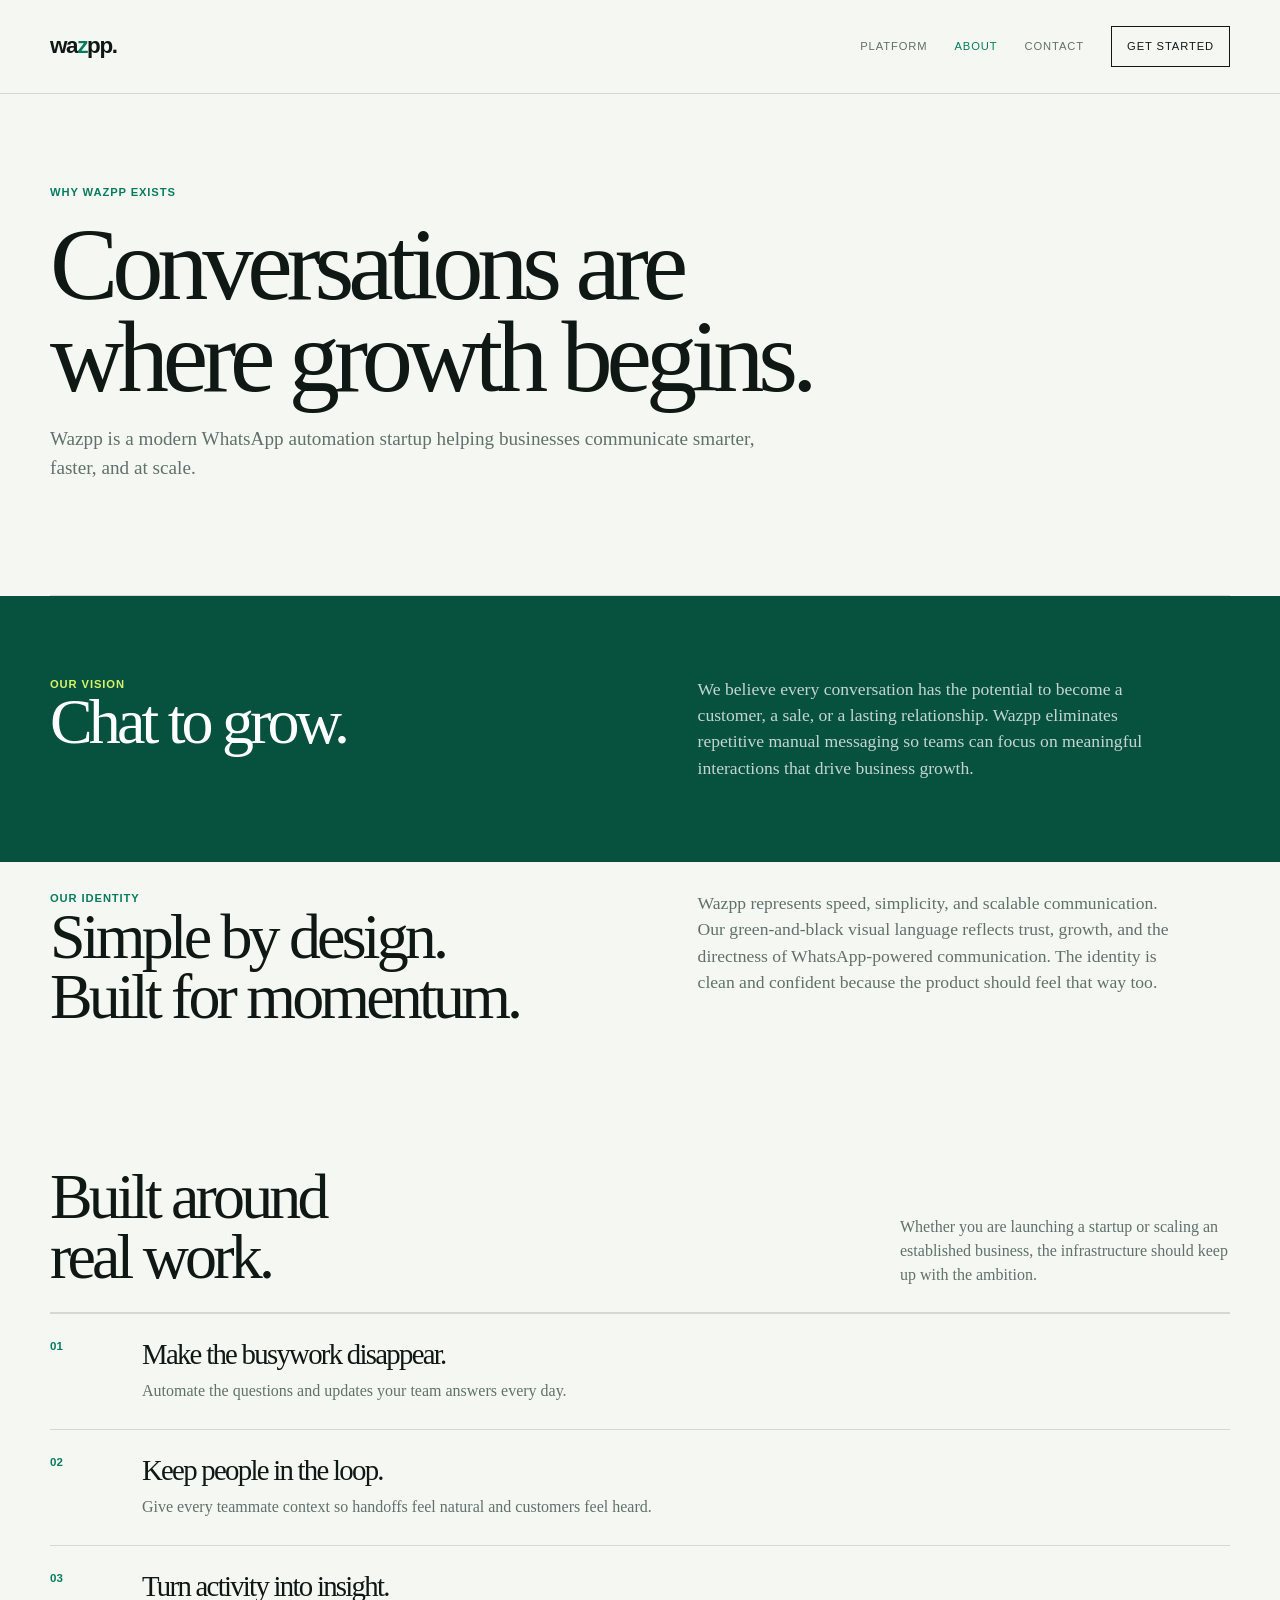
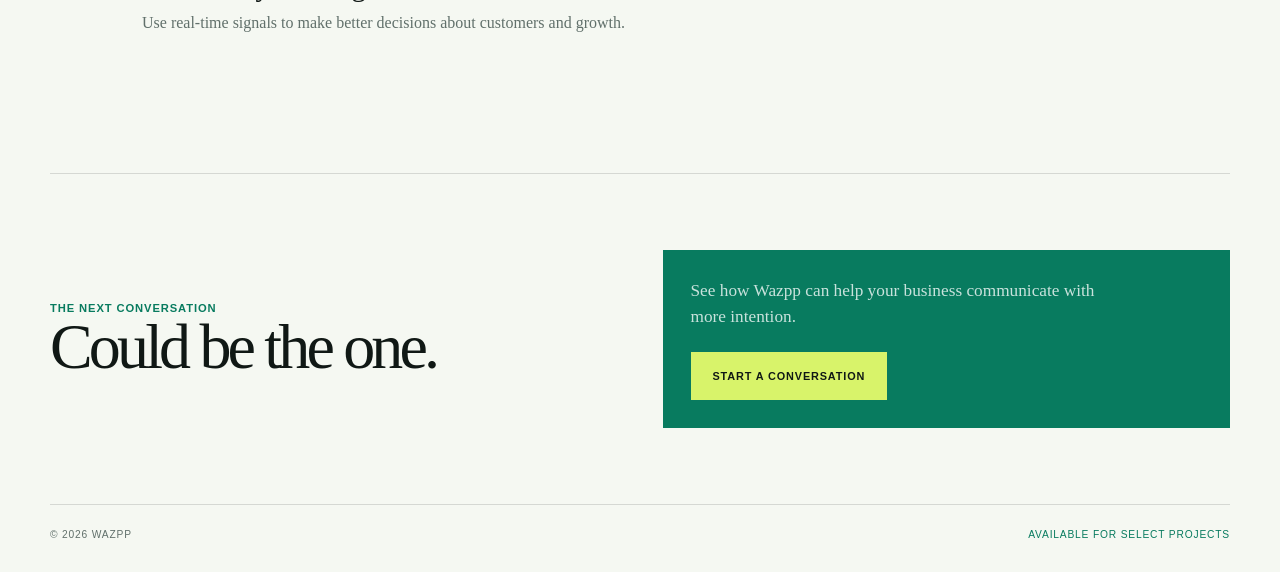
==== about.html @ 7f1f5121 "Rebuild Wazpp as multipage website" ====
<!doctype html>
<html lang="en">
<head>
  <meta charset="utf-8">
  <meta name="viewport" content="width=device-width, initial-scale=1">
  <meta name="description" content="Learn about Wazpp, the WhatsApp automation startup built around the idea Chat to Grow.">
  <title>About Wazpp | Chat to Grow</title>
  <link rel="stylesheet" href="styles.css">
</head>
<body>
  <header class="site-header"><div class="shell nav-wrap"><a class="logo" href="index.html">wa<span>z</span>pp.</a><button class="menu-toggle" aria-expanded="false" aria-controls="site-nav">Menu</button><nav class="site-nav" id="site-nav" aria-label="Main navigation"><a href="features.html">Platform</a><a class="active" href="about.html">About</a><a href="contact.html">Contact</a><a class="nav-button" href="contact.html">Get started</a></nav></div></header>
  <main>
    <section class="shell page-hero"><div class="eyebrow">Why Wazpp exists</div><h1>Conversations are where growth begins.</h1><p class="intro">Wazpp is a modern WhatsApp automation startup helping businesses communicate smarter, faster, and at scale.</p></section>
    <section class="band green"><div class="shell split"><div><div class="eyebrow">Our vision</div><h2>Chat to grow.</h2></div><p>We believe every conversation has the potential to become a customer, a sale, or a lasting relationship. Wazpp eliminates repetitive manual messaging so teams can focus on meaningful interactions that drive business growth.</p></div></section>
    <section class="section shell"><div class="split"><div><div class="eyebrow">Our identity</div><h2>Simple by design.<br>Built for momentum.</h2></div><p>Wazpp represents speed, simplicity, and scalable communication. Our green-and-black visual language reflects trust, growth, and the directness of WhatsApp-powered communication. The identity is clean and confident because the product should feel that way too.</p></div></section>
    <section class="section shell"><div class="section-head"><h2>Built around<br>real work.</h2><p>Whether you are launching a startup or scaling an established business, the infrastructure should keep up with the ambition.</p></div><div class="steps"><div class="step"><div><h3>Make the busywork disappear.</h3><p>Automate the questions and updates your team answers every day.</p></div></div><div class="step"><div><h3>Keep people in the loop.</h3><p>Give every teammate context so handoffs feel natural and customers feel heard.</p></div></div><div class="step"><div><h3>Turn activity into insight.</h3><p>Use real-time signals to make better decisions about customers and growth.</p></div></div></div></section>
    <section class="shell cta"><div><div class="eyebrow">The next conversation</div><h2>Could be the one.</h2></div><div class="cta-box"><p>See how Wazpp can help your business communicate with more intention.</p><a class="button" href="contact.html">Start a conversation</a></div></section>
  </main>
  <footer class="shell site-footer"><span>© 2026 Wazpp</span><span class="status" id="status">Available for select projects</span></footer>
  <script src="script.js"></script>
</body>
</html>
---- styles.css ----
:root {
  --ink: #101815;
  --muted: #61706b;
  --paper: #f5f8f2;
  --white: #ffffff;
  --lime: #d8f36a;
  --green: #087b5f;
  --deep-green: #07523f;
  --line: rgba(16, 24, 21, 0.14);
  --shadow: 0 24px 70px rgba(16, 24, 21, 0.12);
}

* { box-sizing: border-box; }
html { scroll-behavior: smooth; }
body { margin: 0; color: var(--ink); background: var(--paper); font-family: Georgia, "Times New Roman", serif; line-height: 1.5; }
a { color: inherit; text-decoration: none; }
button, input, textarea { font: inherit; }
.shell { width: min(1180px, calc(100% - 48px)); margin: 0 auto; }
.eyebrow, nav, .button, .label, footer, .menu-toggle { font-family: "Trebuchet MS", Arial, sans-serif; letter-spacing: 0.08em; text-transform: uppercase; }

.site-header { padding: 26px 0; border-bottom: 1px solid var(--line); }
.nav-wrap { display: flex; align-items: center; justify-content: space-between; gap: 24px; }
.logo { font: 700 1.4rem "Trebuchet MS", Arial, sans-serif; letter-spacing: -0.06em; }
.logo span { color: var(--green); }
.site-nav { display: flex; align-items: center; gap: 27px; font-size: 0.7rem; }
.site-nav a { color: var(--muted); transition: color 180ms ease; }
.site-nav a:hover, .site-nav a:focus-visible, .site-nav a.active { color: var(--green); }
.site-nav .nav-button { padding: 11px 15px; border: 1px solid var(--ink); color: var(--ink); }
.menu-toggle { display: none; border: 0; background: transparent; color: var(--ink); font-size: 0.7rem; cursor: pointer; }

.hero { display: grid; grid-template-columns: 1.1fr 0.9fr; gap: clamp(48px, 8vw, 110px); align-items: center; padding: 92px 0 110px; }
.eyebrow { color: var(--green); font-size: 0.7rem; font-weight: 700; }
h1, h2, h3 { font-weight: 500; letter-spacing: -0.06em; }
h1 { max-width: 760px; margin: 18px 0 24px; font-size: clamp(3.5rem, 8vw, 7.3rem); line-height: 0.9; }
h2 { margin: 0; font-size: clamp(2.4rem, 5vw, 4.8rem); line-height: 0.94; }
h3 { margin: 0; font-size: 2rem; line-height: 1; }
.intro { max-width: 560px; margin: 0 0 34px; color: var(--muted); font-size: 1.2rem; }
.actions { display: flex; flex-wrap: wrap; align-items: center; gap: 16px; }
.button { display: inline-flex; align-items: center; justify-content: center; min-height: 48px; padding: 0 21px; border: 1px solid var(--ink); font-size: 0.68rem; font-weight: 700; transition: transform 180ms ease, background 180ms ease, color 180ms ease; }
.button:hover, .button:focus-visible { transform: translateY(-3px); }
.button.primary { background: var(--ink); color: var(--white); }
.button.secondary { border-color: var(--line); color: var(--muted); }

.orbital { position: relative; min-height: 430px; display: grid; place-items: center; }
.orbital::before, .orbital::after { content: ""; position: absolute; border: 1px solid var(--line); border-radius: 50%; transform: rotate(-24deg); }
.orbital::before { width: 88%; height: 58%; }
.orbital::after { width: 60%; height: 88%; }
.core { position: relative; z-index: 1; width: min(305px, 72vw); aspect-ratio: 1; display: grid; place-items: center; border-radius: 50%; background: var(--lime); box-shadow: var(--shadow); text-align: center; }
.core strong { display: block; font-size: clamp(3.2rem, 6vw, 5rem); line-height: 0.85; letter-spacing: -0.08em; }
.core small { display: block; max-width: 140px; margin-top: 18px; font: 700 0.62rem "Trebuchet MS", Arial, sans-serif; letter-spacing: 0.12em; text-transform: uppercase; }
.spark { position: absolute; width: 12px; height: 12px; background: var(--green); transform: rotate(45deg); }
.spark.one { top: 17%; right: 13%; }
.spark.two { bottom: 13%; left: 12%; width: 8px; height: 8px; background: var(--ink); }

.section { padding: 28px 0 112px; }
.section-head { display: flex; align-items: end; justify-content: space-between; gap: 28px; padding-bottom: 25px; border-bottom: 1px solid var(--line); }
.section-head p { max-width: 330px; margin: 0; color: var(--muted); }
.grid { display: grid; gap: 1px; margin-top: 1px; background: var(--line); }
.grid.three { grid-template-columns: repeat(3, 1fr); }
.grid.two { grid-template-columns: repeat(2, 1fr); }
.feature { min-height: 290px; display: flex; flex-direction: column; justify-content: space-between; padding: 28px; background: var(--paper); transition: background 180ms ease; }
.feature:hover { background: var(--white); }
.feature .number { color: var(--green); font: 700 0.7rem "Trebuchet MS", Arial, sans-serif; }
.feature h3 { margin-top: 58px; }
.feature p { max-width: 310px; margin: 12px 0 0; color: var(--muted); font-size: 0.94rem; }

.page-hero { padding: 90px 0 78px; border-bottom: 1px solid var(--line); }
.page-hero h1 { max-width: 850px; margin-bottom: 22px; }
.page-hero .intro { max-width: 720px; }
.band { padding: 80px 0; border-bottom: 1px solid var(--line); }
.band.green { background: var(--deep-green); color: var(--white); }
.band.green .eyebrow { color: var(--lime); }
.band.green p, .band.green .muted { color: rgba(255,255,255,0.76); }
.split { display: grid; grid-template-columns: 1fr 1fr; gap: clamp(40px, 9vw, 130px); align-items: start; }
.split > p { max-width: 480px; margin: 0; color: var(--muted); font-size: 1.1rem; }
.check-list { display: grid; gap: 0; margin: 0; padding: 0; list-style: none; }
.check-list li { padding: 20px 0; border-top: 1px solid var(--line); font-size: 1.1rem; }
.check-list li::before { content: "+"; display: inline-block; width: 28px; color: var(--green); font-family: "Trebuchet MS", Arial, sans-serif; }
.green .check-list li { border-color: rgba(255,255,255,0.18); }
.green .check-list li::before { color: var(--lime); }

.steps { counter-reset: step; }
.step { display: grid; grid-template-columns: 70px 1fr; gap: 22px; padding: 26px 0; border-top: 1px solid var(--line); }
.step::before { counter-increment: step; content: "0" counter(step); color: var(--green); font: 700 0.72rem "Trebuchet MS", Arial, sans-serif; }
.step h3 { font-size: 1.8rem; }
.step p { max-width: 560px; margin: 10px 0 0; color: var(--muted); }

.contact-layout { display: grid; grid-template-columns: 0.85fr 1.15fr; gap: 70px; align-items: start; }
.contact-layout > div > p { max-width: 370px; color: var(--muted); font-size: 1.08rem; }
.contact-form { padding: 30px; background: var(--white); box-shadow: var(--shadow); }
.field { display: grid; gap: 8px; margin-bottom: 20px; }
.field label { font: 700 0.68rem "Trebuchet MS", Arial, sans-serif; letter-spacing: 0.08em; text-transform: uppercase; }
.field input, .field textarea { width: 100%; border: 1px solid var(--line); padding: 13px 14px; color: var(--ink); background: var(--paper); outline: 0; }
.field textarea { min-height: 130px; resize: vertical; }
.field input:focus, .field textarea:focus { border-color: var(--green); box-shadow: 0 0 0 3px rgba(8,123,95,0.12); }
.form-note { min-height: 24px; margin: 14px 0 0; color: var(--green); font-size: 0.9rem; }

.cta { display: grid; grid-template-columns: 1fr 1fr; gap: 45px; align-items: center; padding: 76px 0; border-top: 1px solid var(--line); }
.cta p { max-width: 430px; margin: 0; color: var(--muted); font-size: 1.08rem; }
.cta-box { padding: 28px; background: var(--green); color: var(--white); }
.cta-box p { margin: 0 0 22px; color: rgba(255,255,255,0.78); }
.cta-box .button { border-color: var(--lime); background: var(--lime); color: var(--ink); }
.site-footer { display: flex; justify-content: space-between; gap: 20px; padding: 22px 0 30px; border-top: 1px solid var(--line); color: var(--muted); font-size: 0.64rem; }
.status { color: var(--green); }

@media (max-width: 760px) {
  .shell { width: min(100% - 32px, 560px); }
  .site-header { padding: 21px 0; }
  .menu-toggle { display: block; }
  .site-nav { position: absolute; z-index: 4; top: 72px; right: 16px; left: 16px; display: none; padding: 18px; background: var(--white); box-shadow: var(--shadow); }
  .site-nav.open { display: grid; gap: 18px; }
  .site-nav .nav-button { text-align: center; }
  .hero { grid-template-columns: 1fr; padding: 70px 0 78px; }
  h1 { font-size: clamp(3.55rem, 18vw, 6rem); }
  .orbital { min-height: 330px; }
  .grid.three, .grid.two, .split, .contact-layout, .cta { grid-template-columns: 1fr; }
  .section-head { display: block; }
  .section-head p { margin-top: 18px; }
  .page-hero { padding: 68px 0 60px; }
  .band { padding: 60px 0; }
  .contact-form { padding: 22px; }
  .site-footer { display: block; }
  .site-footer span { display: block; margin-top: 8px; }
}
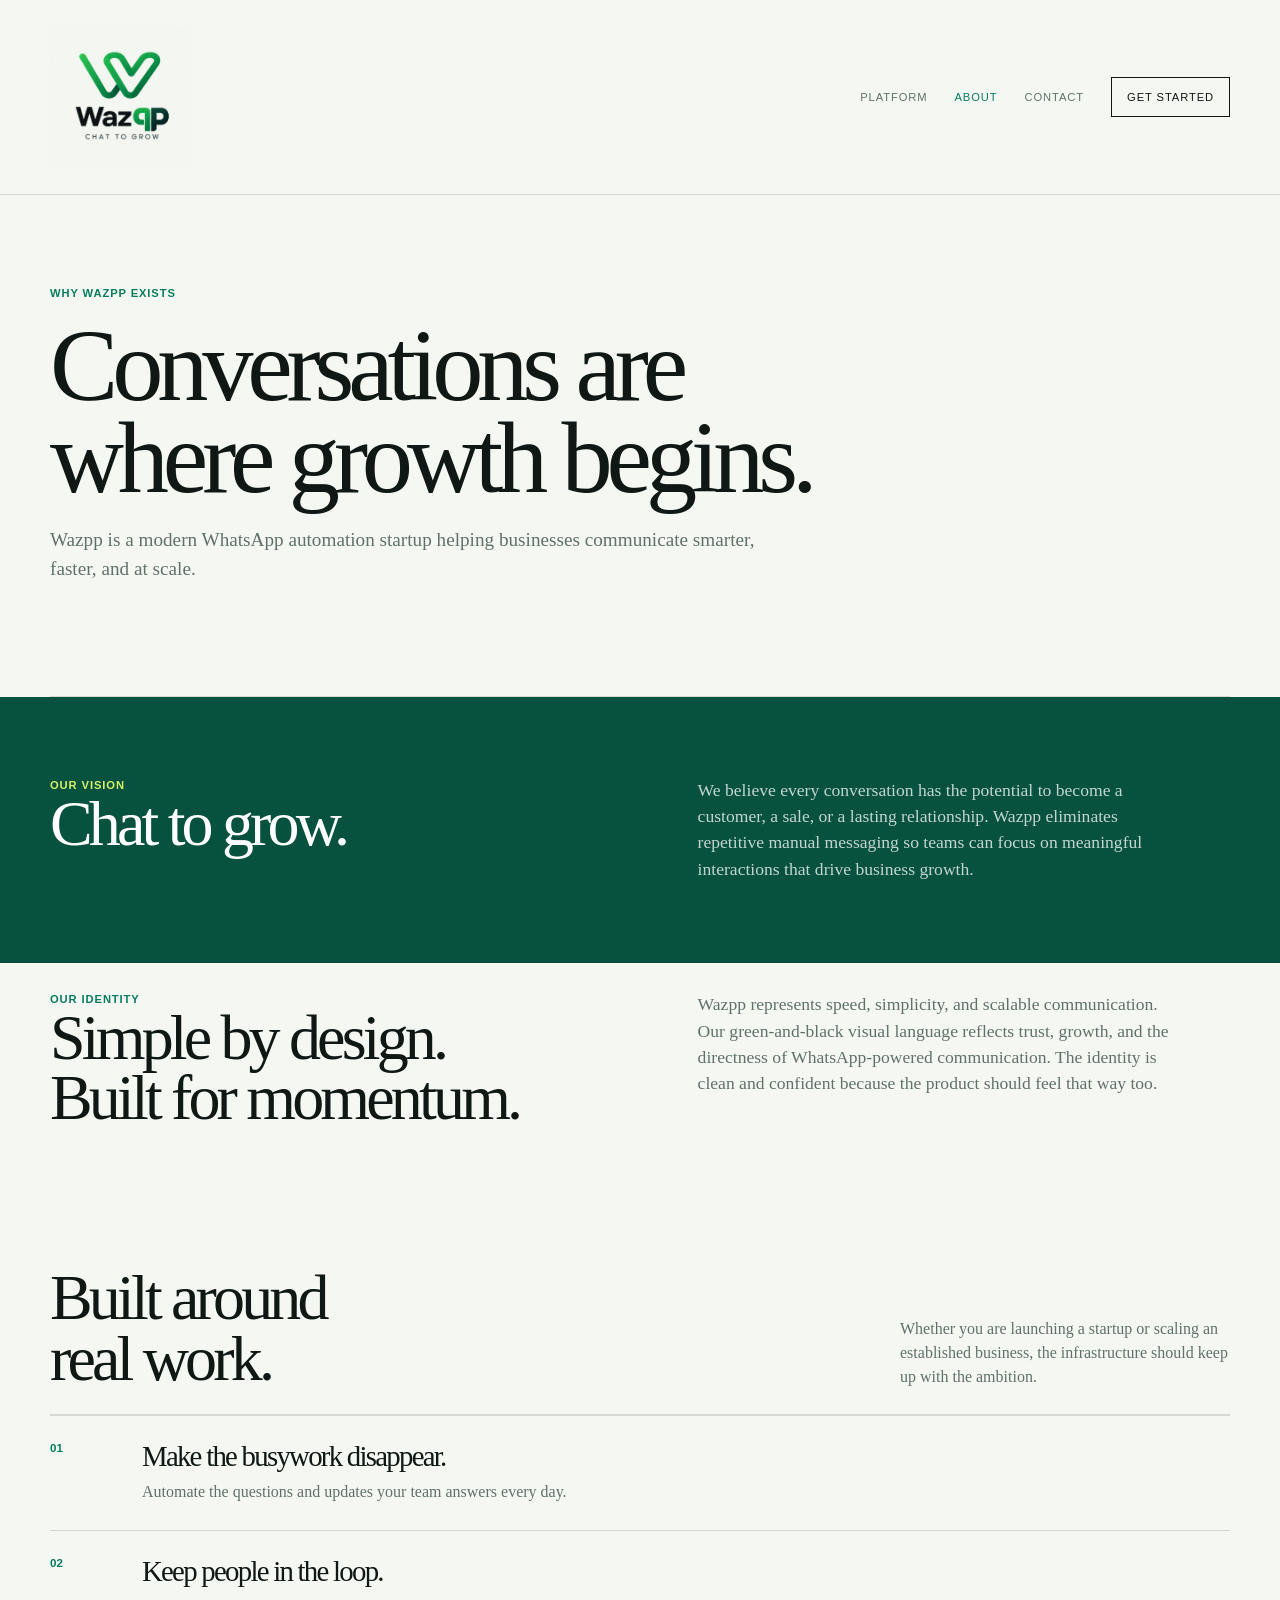
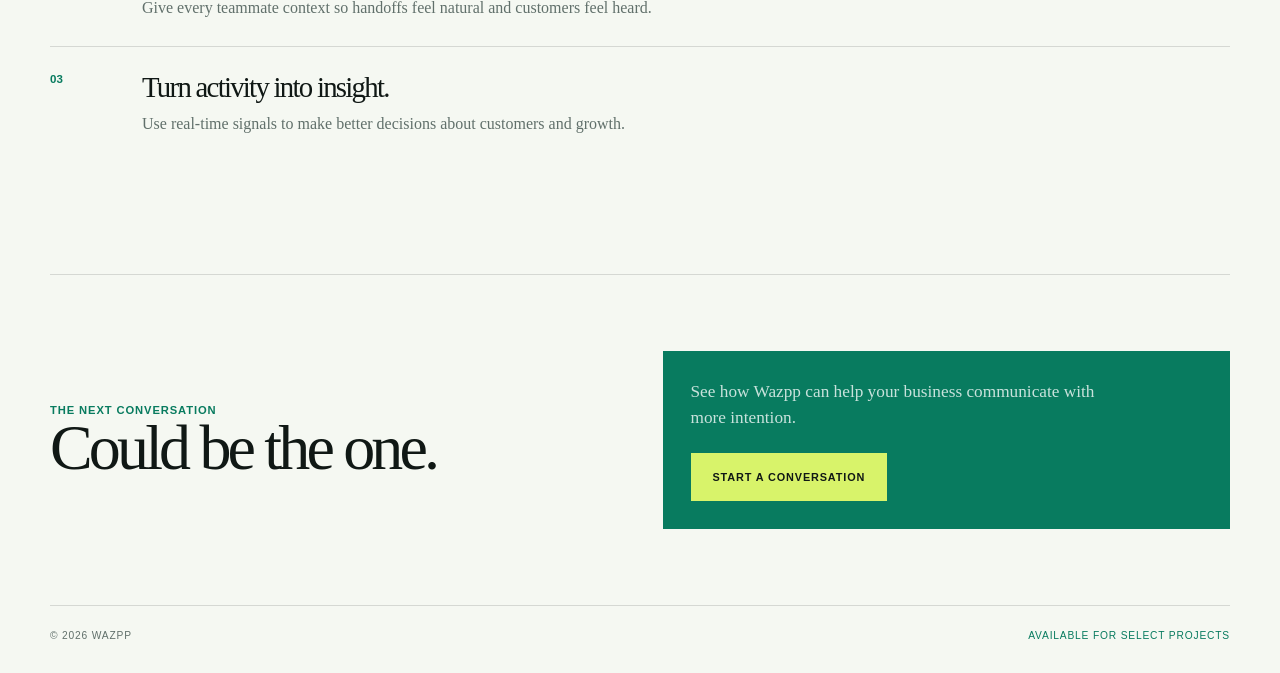
==== commit d051c19e: "Use Wazpp logo across website" ====
--- a/about.html
+++ b/about.html
@@ -5,10 +5,11 @@
   <meta name="viewport" content="width=device-width, initial-scale=1">
   <meta name="description" content="Learn about Wazpp, the WhatsApp automation startup built around the idea Chat to Grow.">
   <title>About Wazpp | Chat to Grow</title>
+  <link rel="icon" type="image/jpeg" href="wazpp logo.jpg">
   <link rel="stylesheet" href="styles.css">
 </head>
 <body>
-  <header class="site-header"><div class="shell nav-wrap"><a class="logo" href="index.html">wa<span>z</span>pp.</a><button class="menu-toggle" aria-expanded="false" aria-controls="site-nav">Menu</button><nav class="site-nav" id="site-nav" aria-label="Main navigation"><a href="features.html">Platform</a><a class="active" href="about.html">About</a><a href="contact.html">Contact</a><a class="nav-button" href="contact.html">Get started</a></nav></div></header>
+  <header class="site-header"><div class="shell nav-wrap"><a class="logo" href="index.html" aria-label="Wazpp home"><img src="wazpp logo.jpg" alt="Wazpp - Chat to Grow"></a><button class="menu-toggle" aria-expanded="false" aria-controls="site-nav">Menu</button><nav class="site-nav" id="site-nav" aria-label="Main navigation"><a href="features.html">Platform</a><a class="active" href="about.html">About</a><a href="contact.html">Contact</a><a class="nav-button" href="contact.html">Get started</a></nav></div></header>
   <main>
     <section class="shell page-hero"><div class="eyebrow">Why Wazpp exists</div><h1>Conversations are where growth begins.</h1><p class="intro">Wazpp is a modern WhatsApp automation startup helping businesses communicate smarter, faster, and at scale.</p></section>
     <section class="band green"><div class="shell split"><div><div class="eyebrow">Our vision</div><h2>Chat to grow.</h2></div><p>We believe every conversation has the potential to become a customer, a sale, or a lasting relationship. Wazpp eliminates repetitive manual messaging so teams can focus on meaningful interactions that drive business growth.</p></div></section>
--- a/styles.css
+++ b/styles.css
@@ -20,8 +20,8 @@
 
 .site-header { padding: 26px 0; border-bottom: 1px solid var(--line); }
 .nav-wrap { display: flex; align-items: center; justify-content: space-between; gap: 24px; }
-.logo { font: 700 1.4rem "Trebuchet MS", Arial, sans-serif; letter-spacing: -0.06em; }
-.logo span { color: var(--green); }
+.logo { display: inline-flex; align-items: center; width: 142px; }
+.logo img { display: block; width: 100%; height: auto; mix-blend-mode: multiply; }
 .site-nav { display: flex; align-items: center; gap: 27px; font-size: 0.7rem; }
 .site-nav a { color: var(--muted); transition: color 180ms ease; }
 .site-nav a:hover, .site-nav a:focus-visible, .site-nav a.active { color: var(--green); }
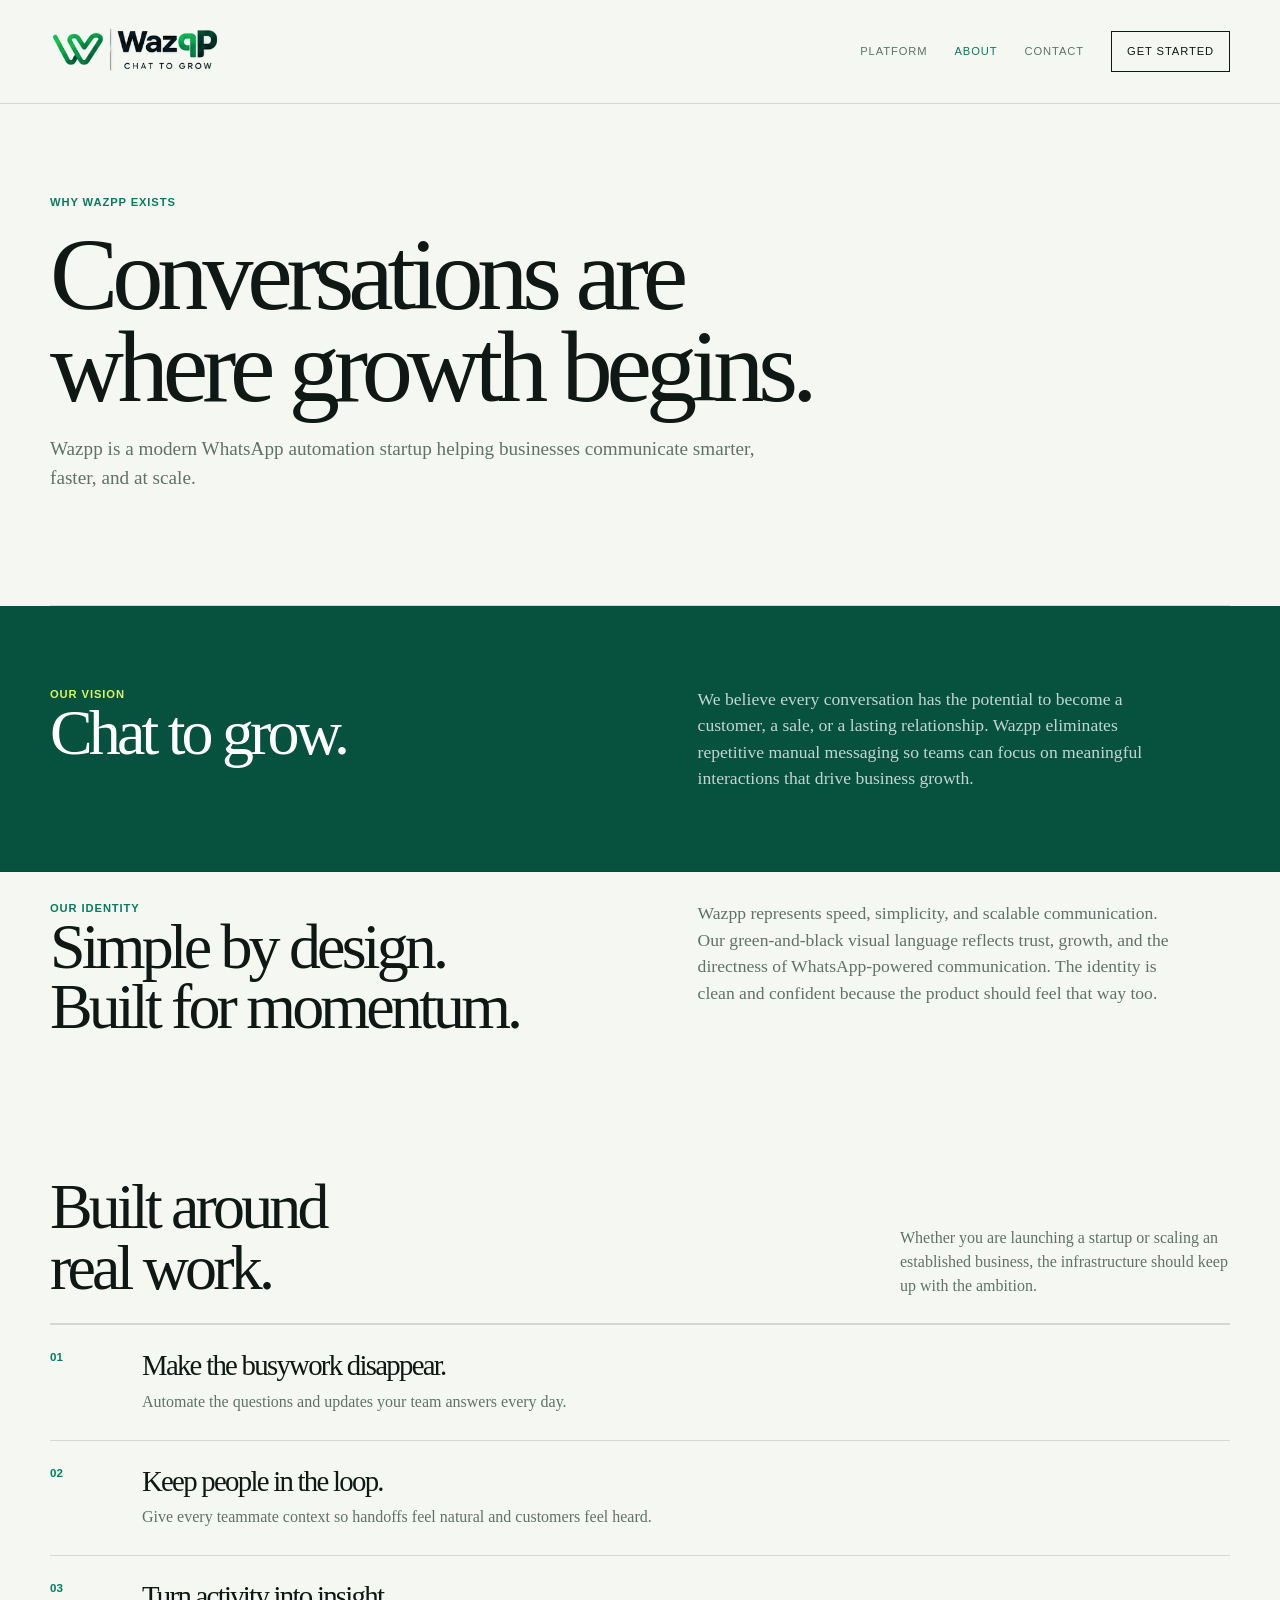
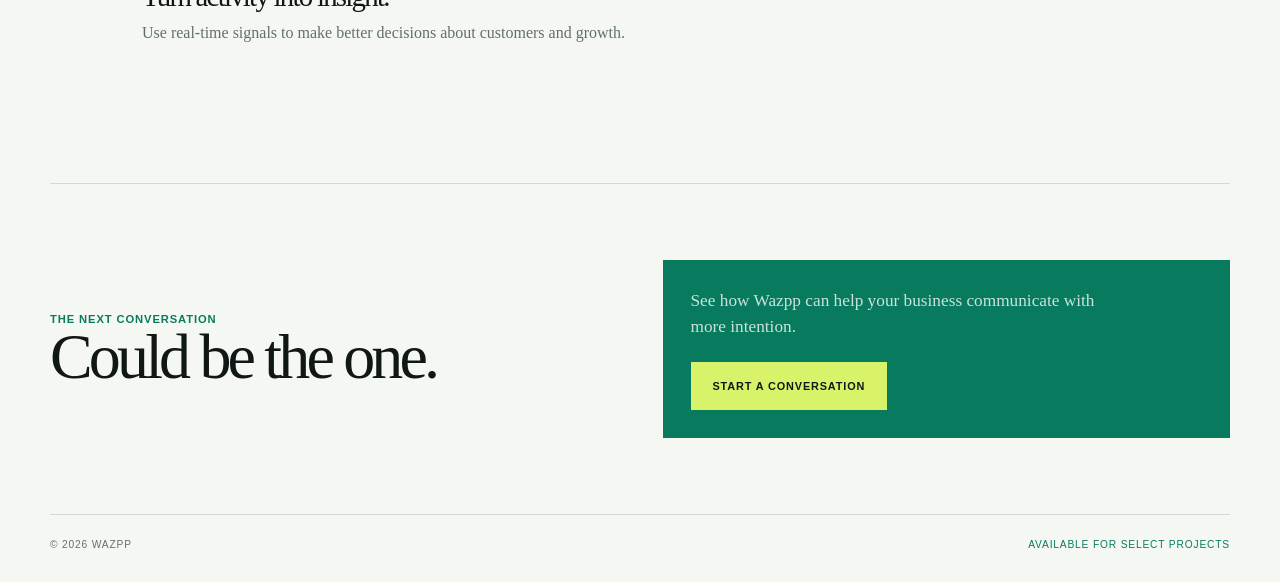
==== commit beebfb20: "Update website with horizontal Wazpp logo" ====
--- a/about.html
+++ b/about.html
@@ -5,11 +5,11 @@
   <meta name="viewport" content="width=device-width, initial-scale=1">
   <meta name="description" content="Learn about Wazpp, the WhatsApp automation startup built around the idea Chat to Grow.">
   <title>About Wazpp | Chat to Grow</title>
-  <link rel="icon" type="image/jpeg" href="wazpp logo.jpg">
+  <link rel="icon" type="image/png" href="web-logo.png">
   <link rel="stylesheet" href="styles.css">
 </head>
 <body>
-  <header class="site-header"><div class="shell nav-wrap"><a class="logo" href="index.html" aria-label="Wazpp home"><img src="wazpp logo.jpg" alt="Wazpp - Chat to Grow"></a><button class="menu-toggle" aria-expanded="false" aria-controls="site-nav">Menu</button><nav class="site-nav" id="site-nav" aria-label="Main navigation"><a href="features.html">Platform</a><a class="active" href="about.html">About</a><a href="contact.html">Contact</a><a class="nav-button" href="contact.html">Get started</a></nav></div></header>
+  <header class="site-header"><div class="shell nav-wrap"><a class="logo" href="index.html" aria-label="Wazpp home"><img src="web-logo.png" alt="Wazpp - Chat to Grow"></a><button class="menu-toggle" aria-expanded="false" aria-controls="site-nav">Menu</button><nav class="site-nav" id="site-nav" aria-label="Main navigation"><a href="features.html">Platform</a><a class="active" href="about.html">About</a><a href="contact.html">Contact</a><a class="nav-button" href="contact.html">Get started</a></nav></div></header>
   <main>
     <section class="shell page-hero"><div class="eyebrow">Why Wazpp exists</div><h1>Conversations are where growth begins.</h1><p class="intro">Wazpp is a modern WhatsApp automation startup helping businesses communicate smarter, faster, and at scale.</p></section>
     <section class="band green"><div class="shell split"><div><div class="eyebrow">Our vision</div><h2>Chat to grow.</h2></div><p>We believe every conversation has the potential to become a customer, a sale, or a lasting relationship. Wazpp eliminates repetitive manual messaging so teams can focus on meaningful interactions that drive business growth.</p></div></section>
--- a/styles.css
+++ b/styles.css
@@ -20,7 +20,7 @@
 
 .site-header { padding: 26px 0; border-bottom: 1px solid var(--line); }
 .nav-wrap { display: flex; align-items: center; justify-content: space-between; gap: 24px; }
-.logo { display: inline-flex; align-items: center; width: 142px; }
+.logo { display: inline-flex; align-items: center; width: 172px; }
 .logo img { display: block; width: 100%; height: auto; mix-blend-mode: multiply; }
 .site-nav { display: flex; align-items: center; gap: 27px; font-size: 0.7rem; }
 .site-nav a { color: var(--muted); transition: color 180ms ease; }
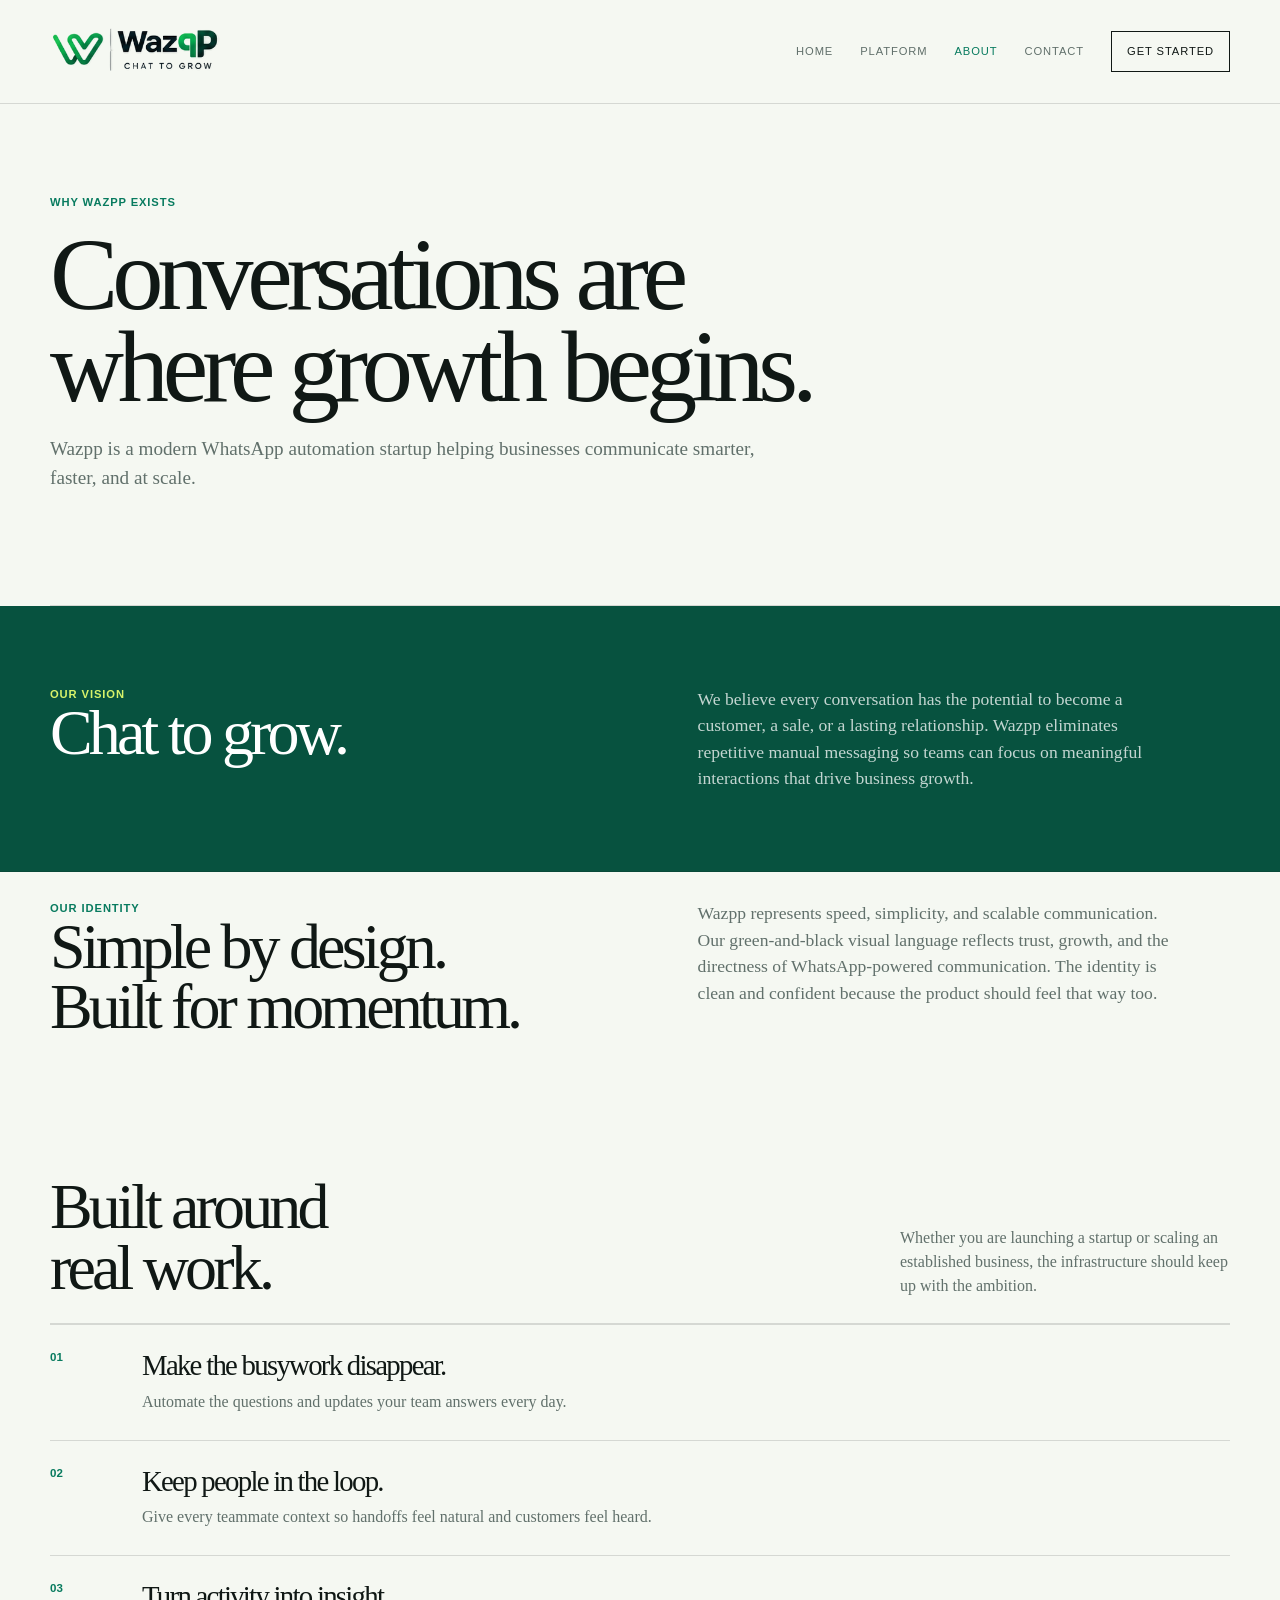
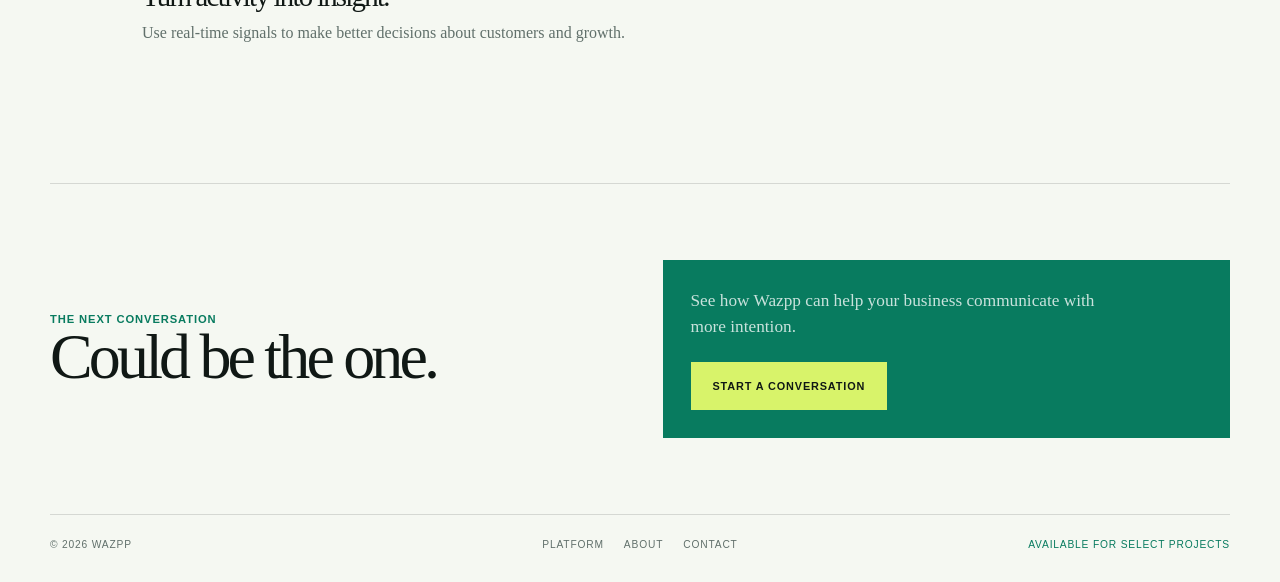
==== commit b9d6cf14: "Unify site header and footer navigation" ====
--- a/about.html
+++ b/about.html
@@ -9,7 +9,7 @@
   <link rel="stylesheet" href="styles.css">
 </head>
 <body>
-  <header class="site-header"><div class="shell nav-wrap"><a class="logo" href="index.html" aria-label="Wazpp home"><img src="web-logo.png" alt="Wazpp - Chat to Grow"></a><button class="menu-toggle" aria-expanded="false" aria-controls="site-nav">Menu</button><nav class="site-nav" id="site-nav" aria-label="Main navigation"><a href="features.html">Platform</a><a class="active" href="about.html">About</a><a href="contact.html">Contact</a><a class="nav-button" href="contact.html">Get started</a></nav></div></header>
+  <header class="site-header"><div class="shell nav-wrap"><a class="logo" href="index.html" aria-label="Wazpp home"><img src="web-logo.png" alt="Wazpp - Chat to Grow"></a><button class="menu-toggle" aria-expanded="false" aria-controls="site-nav">Menu</button><nav class="site-nav" id="site-nav" aria-label="Main navigation"><a data-page="index.html" href="index.html">Home</a><a data-page="features.html" href="features.html">Platform</a><a data-page="about.html" href="about.html">About</a><a data-page="contact.html" href="contact.html">Contact</a><a class="nav-button" href="contact.html">Get started</a></nav></div></header>
   <main>
     <section class="shell page-hero"><div class="eyebrow">Why Wazpp exists</div><h1>Conversations are where growth begins.</h1><p class="intro">Wazpp is a modern WhatsApp automation startup helping businesses communicate smarter, faster, and at scale.</p></section>
     <section class="band green"><div class="shell split"><div><div class="eyebrow">Our vision</div><h2>Chat to grow.</h2></div><p>We believe every conversation has the potential to become a customer, a sale, or a lasting relationship. Wazpp eliminates repetitive manual messaging so teams can focus on meaningful interactions that drive business growth.</p></div></section>
@@ -17,7 +17,7 @@
     <section class="section shell"><div class="section-head"><h2>Built around<br>real work.</h2><p>Whether you are launching a startup or scaling an established business, the infrastructure should keep up with the ambition.</p></div><div class="steps"><div class="step"><div><h3>Make the busywork disappear.</h3><p>Automate the questions and updates your team answers every day.</p></div></div><div class="step"><div><h3>Keep people in the loop.</h3><p>Give every teammate context so handoffs feel natural and customers feel heard.</p></div></div><div class="step"><div><h3>Turn activity into insight.</h3><p>Use real-time signals to make better decisions about customers and growth.</p></div></div></div></section>
     <section class="shell cta"><div><div class="eyebrow">The next conversation</div><h2>Could be the one.</h2></div><div class="cta-box"><p>See how Wazpp can help your business communicate with more intention.</p><a class="button" href="contact.html">Start a conversation</a></div></section>
   </main>
-  <footer class="shell site-footer"><span>© 2026 Wazpp</span><span class="status" id="status">Available for select projects</span></footer>
+  <footer class="shell site-footer"><span>© 2026 Wazpp</span><nav class="footer-links" aria-label="Footer navigation"><a href="features.html">Platform</a><a href="about.html">About</a><a href="contact.html">Contact</a></nav><span class="status" id="status">Available for select projects</span></footer>
   <script src="script.js"></script>
 </body>
 </html>
--- a/styles.css
+++ b/styles.css
@@ -100,7 +100,12 @@
 .cta-box { padding: 28px; background: var(--green); color: var(--white); }
 .cta-box p { margin: 0 0 22px; color: rgba(255,255,255,0.78); }
 .cta-box .button { border-color: var(--lime); background: var(--lime); color: var(--ink); }
-.site-footer { display: flex; justify-content: space-between; gap: 20px; padding: 22px 0 30px; border-top: 1px solid var(--line); color: var(--muted); font-size: 0.64rem; }
+.site-footer { display: grid; grid-template-columns: 1fr auto 1fr; align-items: center; gap: 24px; padding: 22px 0 30px; border-top: 1px solid var(--line); color: var(--muted); font-size: 0.64rem; }
+.footer-links { display: flex; justify-content: center; gap: 20px; }
+.footer-links a { transition: color 180ms ease; }
+.footer-links a:hover, .footer-links a:focus-visible { color: var(--green); }
+.footer-links a, .status { white-space: nowrap; }
+.site-footer .status { justify-self: end; }
 .status { color: var(--green); }
 
 @media (max-width: 760px) {
@@ -120,5 +125,6 @@
   .band { padding: 60px 0; }
   .contact-form { padding: 22px; }
   .site-footer { display: block; }
-  .site-footer span { display: block; margin-top: 8px; }
+  .footer-links { justify-content: flex-start; margin: 12px 0; }
+  .site-footer .status { display: block; }
 }
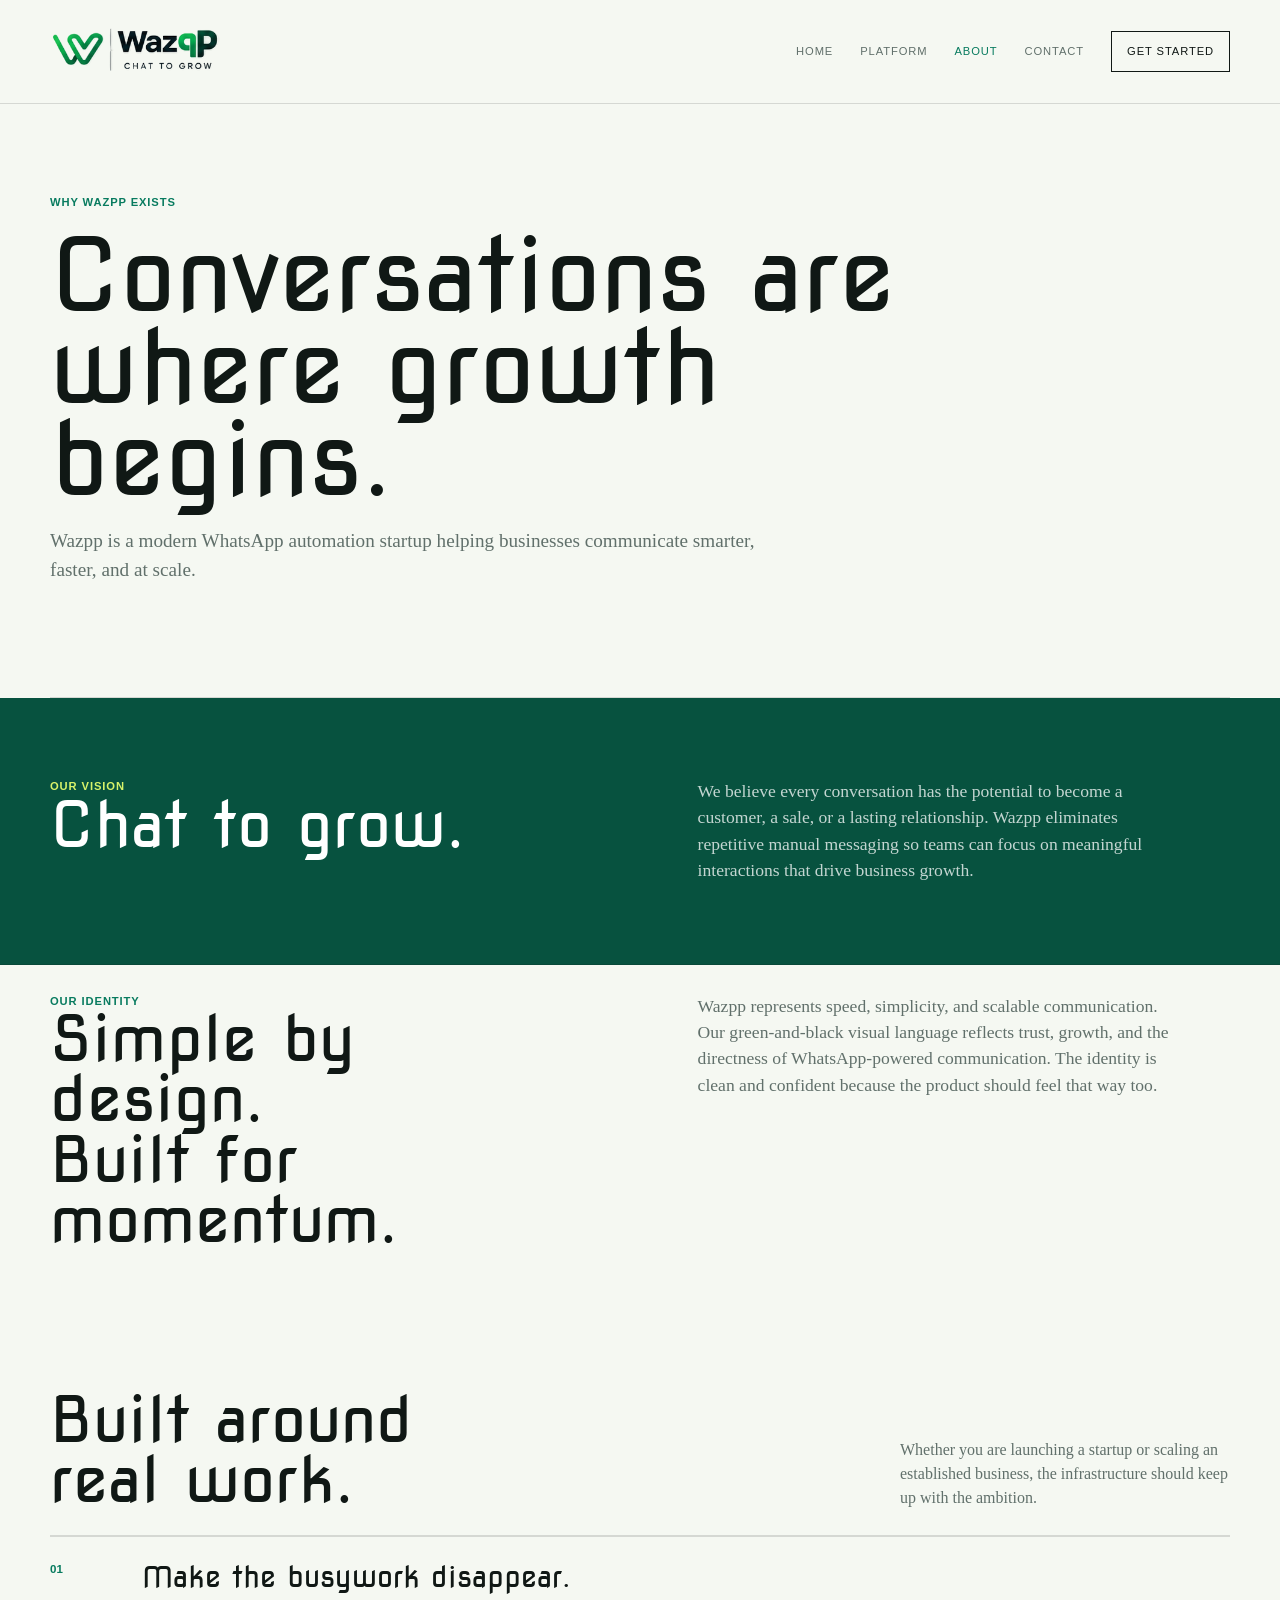
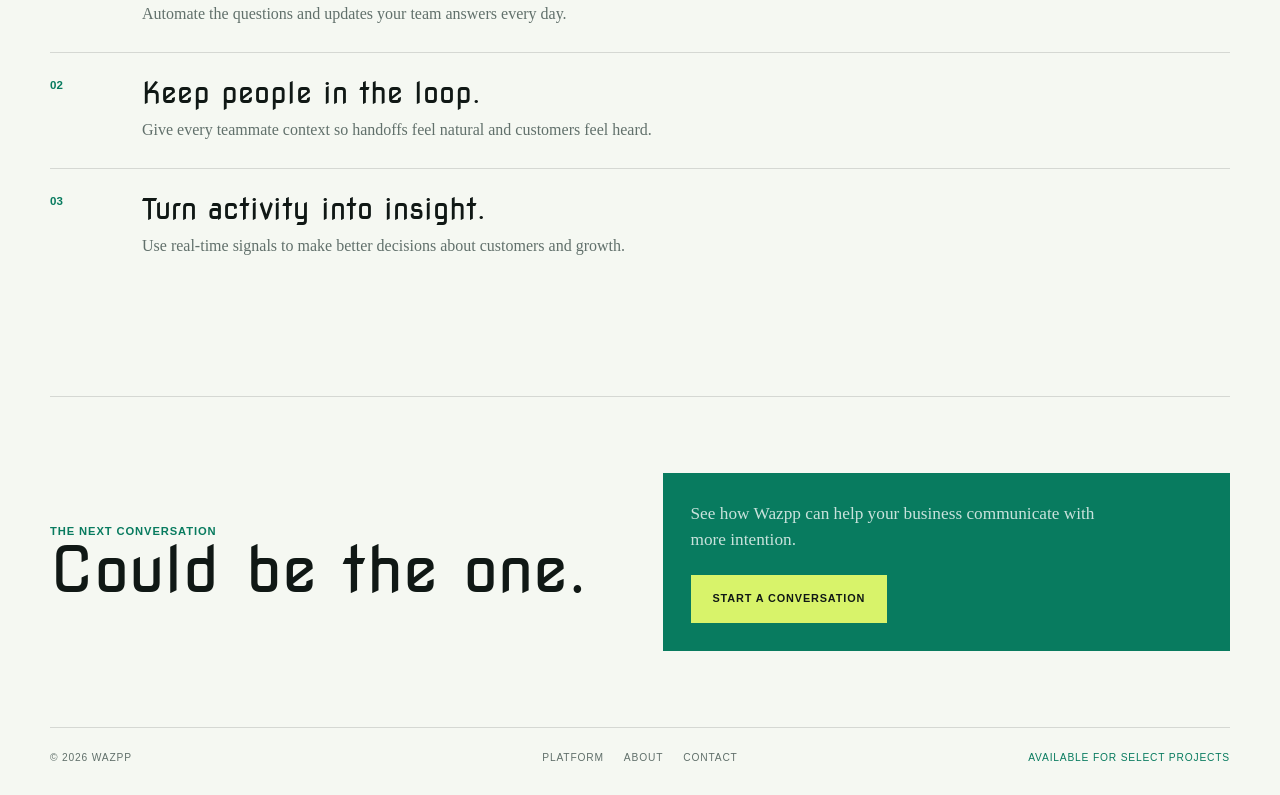
==== commit 88cb3670: "Use Nova Square for display headings" ====
--- a/about.html
+++ b/about.html
@@ -5,6 +5,9 @@
   <meta name="viewport" content="width=device-width, initial-scale=1">
   <meta name="description" content="Learn about Wazpp, the WhatsApp automation startup built around the idea Chat to Grow.">
   <title>About Wazpp | Chat to Grow</title>
+  <link rel="preconnect" href="https://fonts.googleapis.com">
+  <link rel="preconnect" href="https://fonts.gstatic.com" crossorigin>
+  <link href="https://fonts.googleapis.com/css2?family=Nova+Square&display=swap" rel="stylesheet">
   <link rel="icon" type="image/png" href="web-logo.png">
   <link rel="stylesheet" href="styles.css">
 </head>
--- a/styles.css
+++ b/styles.css
@@ -30,7 +30,7 @@
 
 .hero { display: grid; grid-template-columns: 1.1fr 0.9fr; gap: clamp(48px, 8vw, 110px); align-items: center; padding: 92px 0 110px; }
 .eyebrow { color: var(--green); font-size: 0.7rem; font-weight: 700; }
-h1, h2, h3 { font-weight: 500; letter-spacing: -0.06em; }
+h1, h2, h3 { font-family: "Nova Square", sans-serif; font-weight: 400; font-style: normal; letter-spacing: 0; }
 h1 { max-width: 760px; margin: 18px 0 24px; font-size: clamp(3.5rem, 8vw, 7.3rem); line-height: 0.9; }
 h2 { margin: 0; font-size: clamp(2.4rem, 5vw, 4.8rem); line-height: 0.94; }
 h3 { margin: 0; font-size: 2rem; line-height: 1; }
@@ -45,12 +45,17 @@
 .orbital::before, .orbital::after { content: ""; position: absolute; border: 1px solid var(--line); border-radius: 50%; transform: rotate(-24deg); }
 .orbital::before { width: 88%; height: 58%; }
 .orbital::after { width: 60%; height: 88%; }
-.core { position: relative; z-index: 1; width: min(305px, 72vw); aspect-ratio: 1; display: grid; place-items: center; border-radius: 50%; background: var(--lime); box-shadow: var(--shadow); text-align: center; }
-.core strong { display: block; font-size: clamp(3.2rem, 6vw, 5rem); line-height: 0.85; letter-spacing: -0.08em; }
+.core { position: relative; z-index: 1; width: min(305px, 72vw); aspect-ratio: 1; display: grid; place-items: center; border-radius: 50%; background: var(--lime); box-shadow: var(--shadow); text-align: center; animation: logo-orbit 5s ease-in-out infinite; }
+.hero-logo-mark { position: relative; width: 78px; height: 86px; overflow: hidden; animation: logo-breathe 3.6s ease-in-out infinite; }
+.hero-logo-mark img { position: absolute; top: 0; left: 0; width: 286px; max-width: none; height: 85px; }
+.hero-logo-mark::after { content: ""; position: absolute; top: 0; right: 0; bottom: 0; width: 10px; background: var(--lime); }
 .core small { display: block; max-width: 140px; margin-top: 18px; font: 700 0.62rem "Trebuchet MS", Arial, sans-serif; letter-spacing: 0.12em; text-transform: uppercase; }
 .spark { position: absolute; width: 12px; height: 12px; background: var(--green); transform: rotate(45deg); }
 .spark.one { top: 17%; right: 13%; }
 .spark.two { bottom: 13%; left: 12%; width: 8px; height: 8px; background: var(--ink); }
+@keyframes logo-orbit { 0%, 100% { transform: translateY(0) rotate(-2deg); } 50% { transform: translateY(-12px) rotate(2deg); } }
+@keyframes logo-breathe { 0%, 100% { transform: scale(0.94); filter: drop-shadow(0 7px 0 rgba(8,123,95,0.12)); } 50% { transform: scale(1.06); filter: drop-shadow(0 14px 8px rgba(8,123,95,0.2)); } }
+@media (prefers-reduced-motion: reduce) { .core, .hero-logo-mark { animation: none; } }
 
 .section { padding: 28px 0 112px; }
 .section-head { display: flex; align-items: end; justify-content: space-between; gap: 28px; padding-bottom: 25px; border-bottom: 1px solid var(--line); }
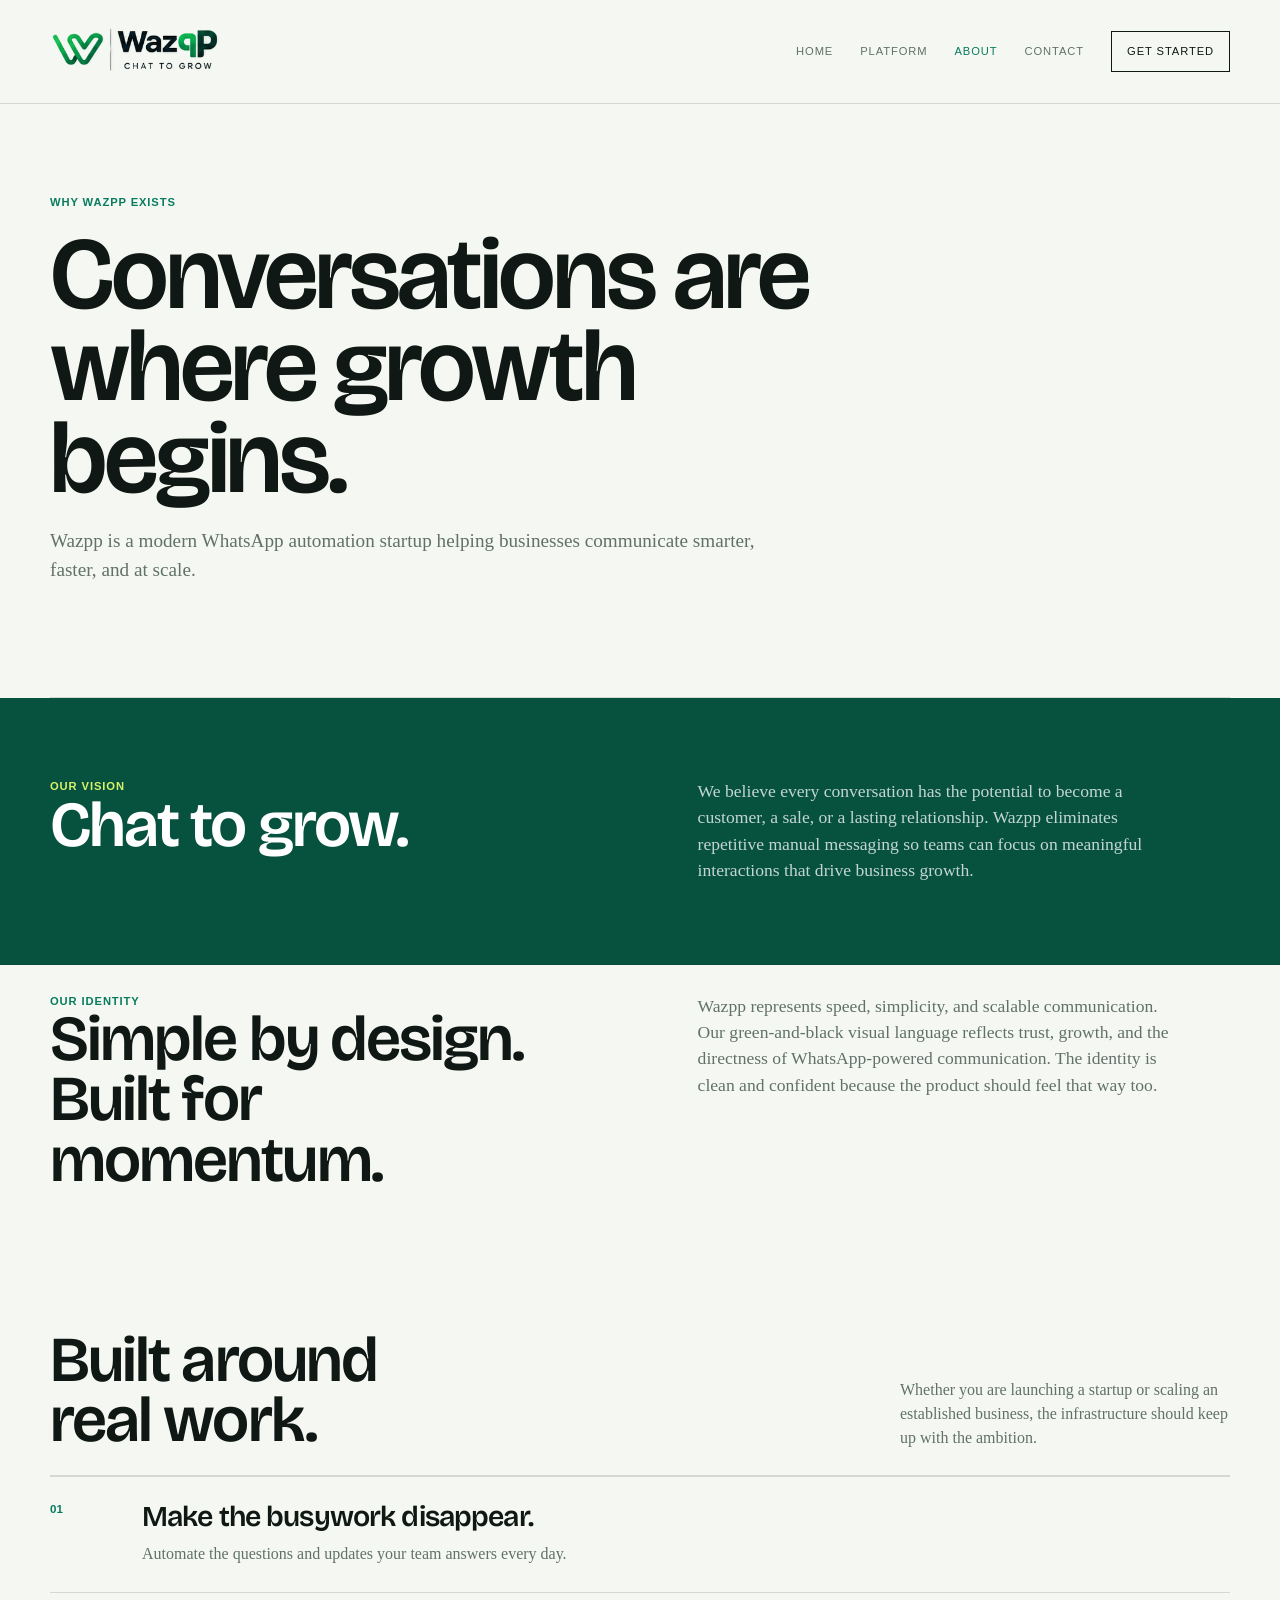
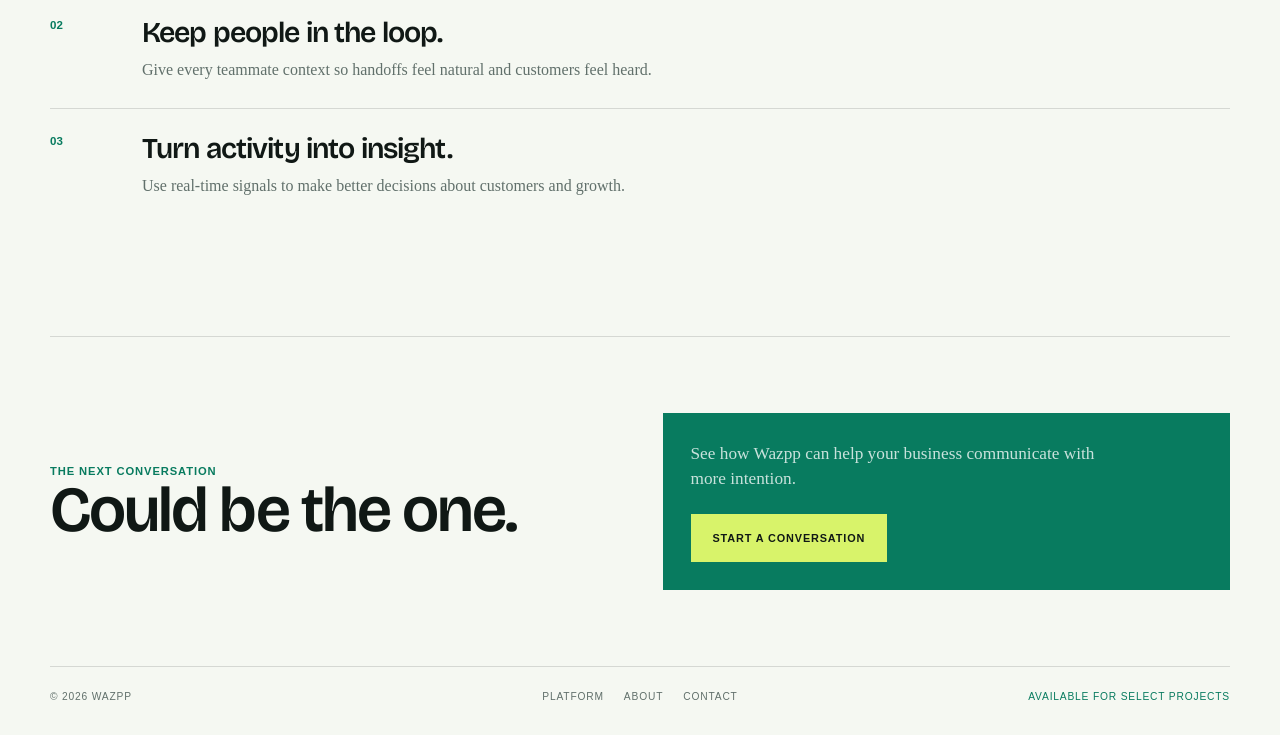
==== commit fed688df: "Replace heading font with Bricolage Grotesque" ====
--- a/about.html
+++ b/about.html
@@ -7,7 +7,7 @@
   <title>About Wazpp | Chat to Grow</title>
   <link rel="preconnect" href="https://fonts.googleapis.com">
   <link rel="preconnect" href="https://fonts.gstatic.com" crossorigin>
-  <link href="https://fonts.googleapis.com/css2?family=Nova+Square&display=swap" rel="stylesheet">
+  <link href="https://fonts.googleapis.com/css2?family=Bricolage+Grotesque:opsz,wght@12..96,200..800&display=swap" rel="stylesheet">
   <link rel="icon" type="image/png" href="web-logo.png">
   <link rel="stylesheet" href="styles.css">
 </head>
--- a/styles.css
+++ b/styles.css
@@ -30,7 +30,7 @@
 
 .hero { display: grid; grid-template-columns: 1.1fr 0.9fr; gap: clamp(48px, 8vw, 110px); align-items: center; padding: 92px 0 110px; }
 .eyebrow { color: var(--green); font-size: 0.7rem; font-weight: 700; }
-h1, h2, h3 { font-family: "Nova Square", sans-serif; font-weight: 400; font-style: normal; letter-spacing: 0; }
+h1, h2, h3 { font-family: "Bricolage Grotesque", sans-serif; font-optical-sizing: auto; font-weight: 600; font-style: normal; font-variation-settings: "wdth" 100; letter-spacing: -0.03em; }
 h1 { max-width: 760px; margin: 18px 0 24px; font-size: clamp(3.5rem, 8vw, 7.3rem); line-height: 0.9; }
 h2 { margin: 0; font-size: clamp(2.4rem, 5vw, 4.8rem); line-height: 0.94; }
 h3 { margin: 0; font-size: 2rem; line-height: 1; }
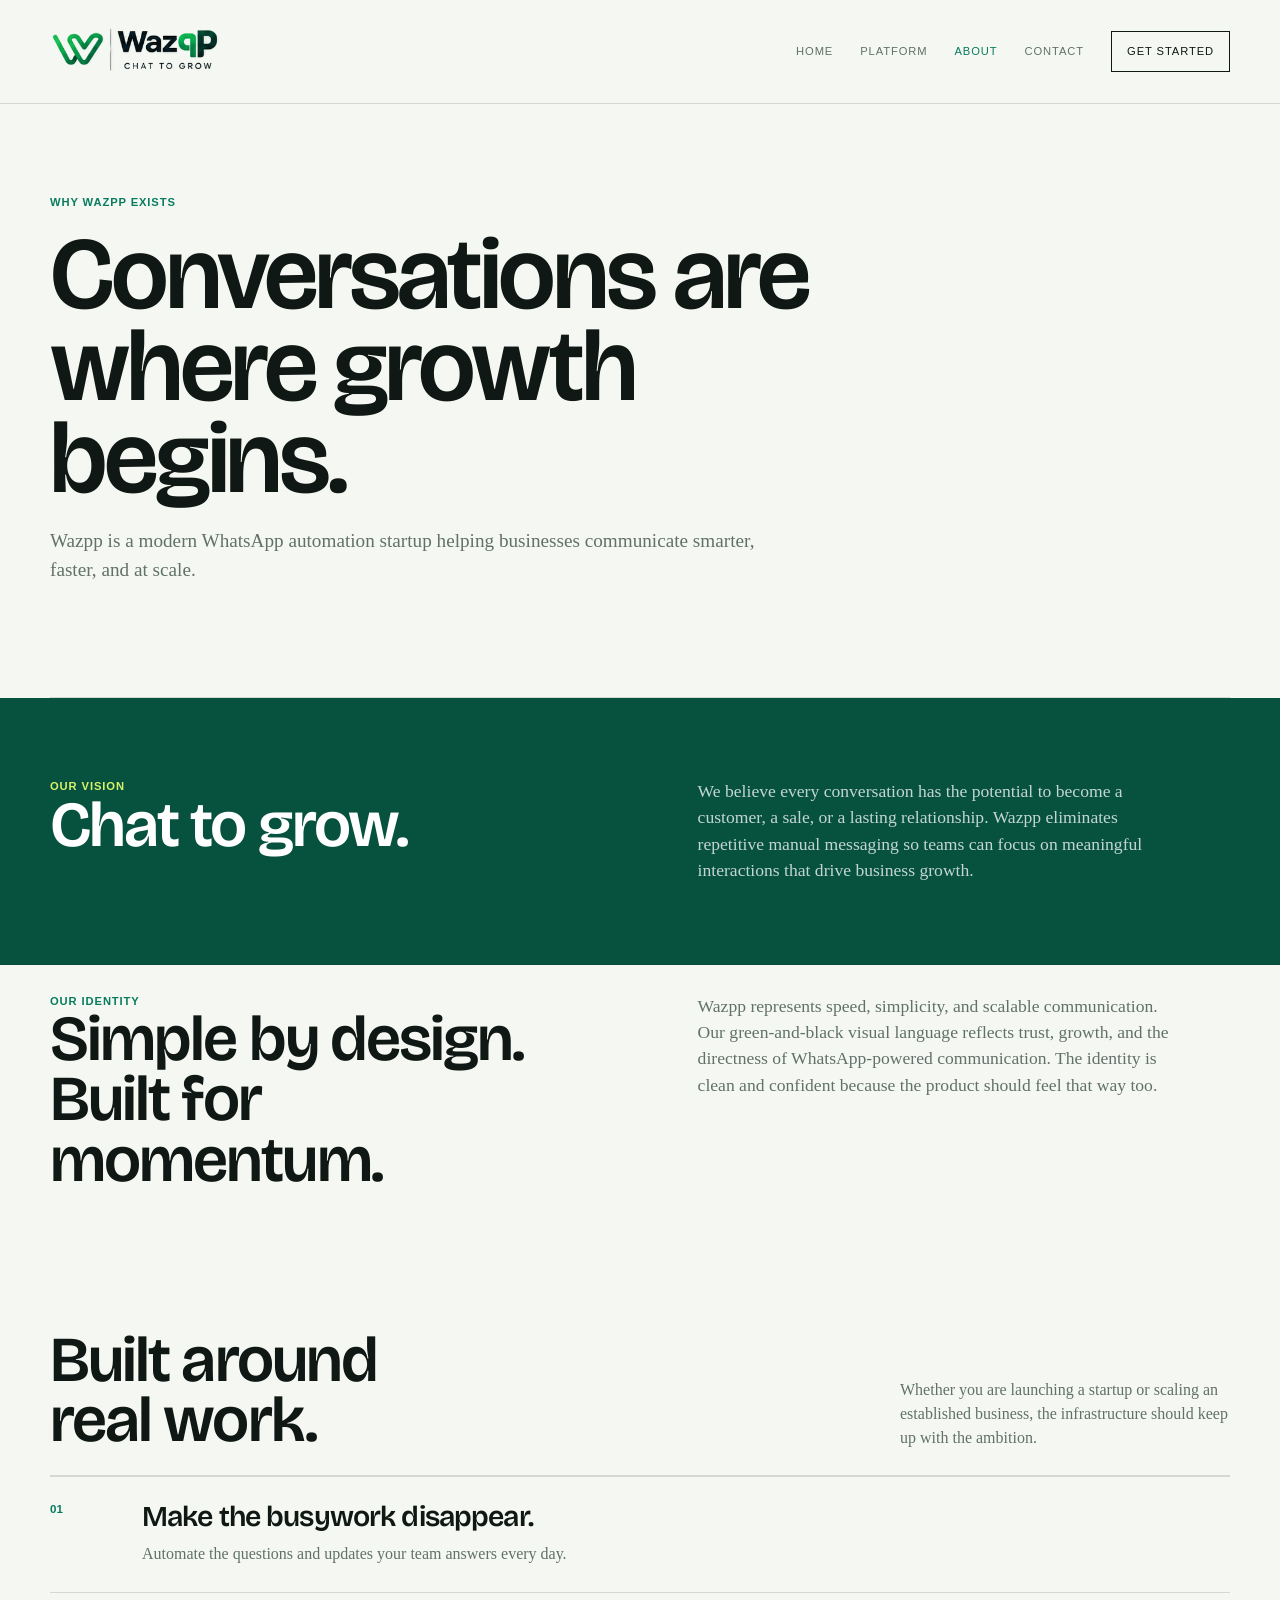
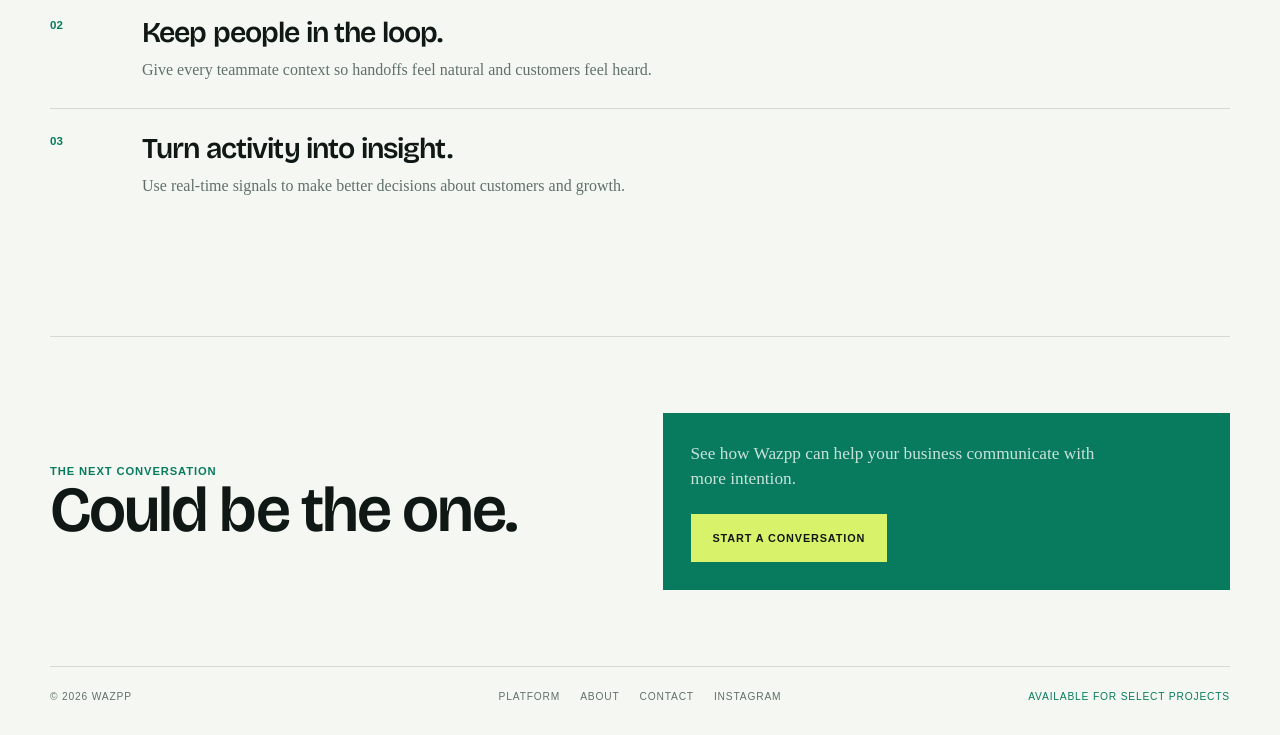
==== commit 16ba21ac: "Add Wazpp Instagram link" ====
--- a/about.html
+++ b/about.html
@@ -20,7 +20,7 @@
     <section class="section shell"><div class="section-head"><h2>Built around<br>real work.</h2><p>Whether you are launching a startup or scaling an established business, the infrastructure should keep up with the ambition.</p></div><div class="steps"><div class="step"><div><h3>Make the busywork disappear.</h3><p>Automate the questions and updates your team answers every day.</p></div></div><div class="step"><div><h3>Keep people in the loop.</h3><p>Give every teammate context so handoffs feel natural and customers feel heard.</p></div></div><div class="step"><div><h3>Turn activity into insight.</h3><p>Use real-time signals to make better decisions about customers and growth.</p></div></div></div></section>
     <section class="shell cta"><div><div class="eyebrow">The next conversation</div><h2>Could be the one.</h2></div><div class="cta-box"><p>See how Wazpp can help your business communicate with more intention.</p><a class="button" href="contact.html">Start a conversation</a></div></section>
   </main>
-  <footer class="shell site-footer"><span>© 2026 Wazpp</span><nav class="footer-links" aria-label="Footer navigation"><a href="features.html">Platform</a><a href="about.html">About</a><a href="contact.html">Contact</a></nav><span class="status" id="status">Available for select projects</span></footer>
+  <footer class="shell site-footer"><span>© 2026 Wazpp</span><nav class="footer-links" aria-label="Footer navigation"><a href="features.html">Platform</a><a href="about.html">About</a><a href="contact.html">Contact</a><a href="https://www.instagram.com/wazpp_/" target="_blank" rel="noopener noreferrer">Instagram</a></nav><span class="status" id="status">Available for select projects</span></footer>
   <script src="script.js"></script>
 </body>
 </html>
--- a/styles.css
+++ b/styles.css
@@ -31,6 +31,7 @@
 .hero { display: grid; grid-template-columns: 1.1fr 0.9fr; gap: clamp(48px, 8vw, 110px); align-items: center; padding: 92px 0 110px; }
 .eyebrow { color: var(--green); font-size: 0.7rem; font-weight: 700; }
 h1, h2, h3 { font-family: "Bricolage Grotesque", sans-serif; font-optical-sizing: auto; font-weight: 600; font-style: normal; font-variation-settings: "wdth" 100; letter-spacing: -0.03em; }
+.hero-title-accent { color: var(--green); }
 h1 { max-width: 760px; margin: 18px 0 24px; font-size: clamp(3.5rem, 8vw, 7.3rem); line-height: 0.9; }
 h2 { margin: 0; font-size: clamp(2.4rem, 5vw, 4.8rem); line-height: 0.94; }
 h3 { margin: 0; font-size: 2rem; line-height: 1; }
